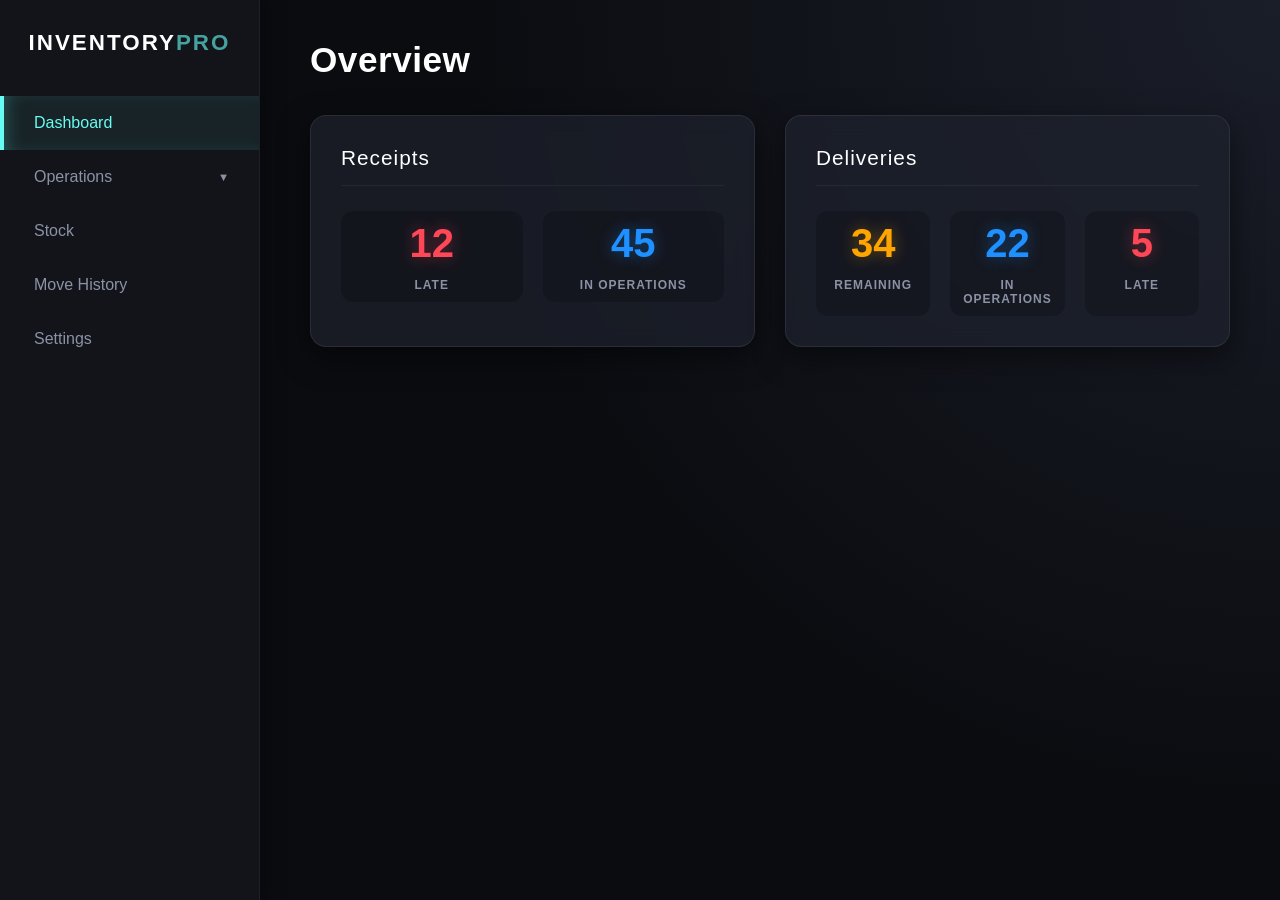
==== frontend/index.html @ 8bd56375 "dashboard,operations" ====
<!DOCTYPE html>
<html lang="en">
<head>
    <meta charset="UTF-8">
    <meta name="viewport" content="width=device-width, initial-scale=1.0">
    <title>Dark Inventory Dashboard</title>
    <link rel="stylesheet" href="css/style.css">
</head>
<body>
    <div class="dashboard-container">
        <aside class="sidebar">
            <div class="logo">INVENTORY<span class="logo-accent">PRO</span></div>
            <nav class="nav-menu">
                <a href="#" class="nav-item active">Dashboard</a>
                
                <div class="nav-item-group">
                    <div class="nav-item" id="operations-toggle">
                        Operations <span class="arrow">▼</span>
                    </div>
                    <div class="sub-menu" id="operations-submenu">
                        <a href="receipts.html" class="sub-nav-item">Receipts</a>
                        <a href="delivery.html" class="sub-nav-item">Delivery</a>
                        <a href="adjustment.html" class="sub-nav-item">Adjustment</a>
                    </div>
                </div>

                <a href="stock.html" class="nav-item">Stock</a>
                <a href="move-history.html" class="nav-item">Move History</a>
                <a href="settings.html" class="nav-item">Settings</a>
            </nav>
        </aside>

        <main class="main-content">
            <header class="top-header">
                <h1>Overview</h1>
            </header>

            <div class="widgets-container">
                <div class="widget card clickable-card" onclick="window.location.href='receipts.html'">
                <h2>Receipts</h2>
                <div class="stats-grid">
                    <div class="stat-item">
                        <span class="stat-value neon-red">12</span>
                        <span class="stat-label">Late</span>
                    </div>

                    <div class="stat-item">
                        <span class="stat-value neon-blue">45</span>
                        <span class="stat-label">In Operations</span>
                    </div>
                    <!-- <div class="stat-item">
                        <span class="stat-value neon-green">8</span>
                        <span class="stat-label">In Transit</span>
                    </div> -->
                </div>
            </div>

                <div class="widget card clickable-card" onclick="window.location.href='delivery.html'">
                    <h2>Deliveries</h2>
                    <div class="stats-grid">
                        <div class="stat-item">
                            <span class="stat-value neon-orange">34</span>
                            <span class="stat-label">Remaining</span>
                        </div>
                        <div class="stat-item">
                            <span class="stat-value neon-blue">22</span>
                            <span class="stat-label">In Operations</span>
                        </div>
                        <div class="stat-item">
                            <span class="stat-value neon-red">5</span>
                            <span class="stat-label">Late</span>
                        </div>
                    </div>
                </div>
            </div>
        </main>
    </div>

    <script>
        document.getElementById('operations-toggle').addEventListener('click', function() {
            const submenu = document.getElementById('operations-submenu');
            const arrow = this.querySelector('.arrow');
            
            // Toggle the visibility class
            submenu.classList.toggle('show');
            
            // Rotate the arrow indicator
            if (submenu.classList.contains('show')) {
                arrow.style.transform = 'rotate(180deg)';
            } else {
                arrow.style.transform = 'rotate(0deg)';
            }
        });
    </script>
</body>
</html>
---- frontend/css/style.css ----
/* Base Reset */
* {
    margin: 0;
    padding: 0;
    box-sizing: border-box;
    font-family: 'Segoe UI', Tahoma, Geneva, Verdana, sans-serif;
}

body {
    background-color: #0b0c10; /* Deep dark background */
    color: #c5c6c7;
}

.dashboard-container {
    display: flex;
    min-height: 100vh;
}

/* Sidebar Styling */
.sidebar {
    width: 260px;
    background-color: #12141a;
    border-right: 1px solid rgba(255, 255, 255, 0.05);
    display: flex;
    flex-direction: column;
    box-shadow: 4px 0 20px rgba(0, 0, 0, 0.4);
    z-index: 10;
}

.logo {
    font-size: 1.4rem;
    font-weight: 800;
    padding: 30px 20px;
    text-align: center;
    color: #ffffff;
    letter-spacing: 2px;
}

.logo-accent {
    color: #45a29e; /* Cyan accent */
}

.nav-menu {
    display: flex;
    flex-direction: column;
    padding: 10px 0;
}

.nav-item {
    color: #8b92a5;
    text-decoration: none;
    padding: 18px 30px;
    font-size: 1rem;
    font-weight: 500;
    transition: all 0.3s ease;
    border-left: 4px solid transparent;
}

.nav-item:hover {
    background-color: rgba(255, 255, 255, 0.03);
    color: #ffffff;
}

.nav-item.active {
    background-color: rgba(69, 162, 158, 0.1);
    color: #66fcf1;
    border-left: 4px solid #66fcf1;
    box-shadow: inset 10px 0 20px -10px rgba(102, 252, 241, 0.3);
}

/* Main Content Styling */
.main-content {
    flex: 1;
    padding: 40px 50px;
    display: flex;
    flex-direction: column;
    gap: 35px;
    background: radial-gradient(circle at top right, #1a1e29 0%, #0b0c10 60%);
}

.top-header h1 {
    font-size: 2.2rem;
    color: #ffffff;
    font-weight: 600;
    letter-spacing: 0.5px;
}

/* Dashboard Widgets / Cards */
.widgets-container {
    display: grid;
    grid-template-columns: repeat(auto-fit, minmax(350px, 1fr));
    gap: 30px;
}

.card {
    background: rgba(31, 35, 46, 0.7);
    backdrop-filter: blur(10px);
    border: 1px solid rgba(255, 255, 255, 0.08);
    border-radius: 16px;
    padding: 30px;
    box-shadow: 0 10px 30px rgba(0, 0, 0, 0.5);
    transition: transform 0.3s ease, box-shadow 0.3s ease, border-color 0.3s ease;
}

.card:hover {
    transform: translateY(-5px);
    box-shadow: 0 15px 40px rgba(0, 0, 0, 0.7);
    border-color: rgba(255, 255, 255, 0.15);
}

.card h2 {
    font-size: 1.3rem;
    color: #ffffff;
    margin-bottom: 25px;
    padding-bottom: 15px;
    border-bottom: 1px solid rgba(255, 255, 255, 0.05);
    font-weight: 500;
    letter-spacing: 1px;
}

.stats-grid {
    display: grid;
    grid-template-columns: repeat(3, 1fr);
    gap: 20px;
    text-align: center;
}

.stat-item {
    display: flex;
    flex-direction: column;
    gap: 12px;
    padding: 10px;
    background: rgba(0, 0, 0, 0.2);
    border-radius: 12px;
}

.stat-value {
    font-size: 2.5rem;
    font-weight: 800;
}

.stat-label {
    font-size: 0.75rem;
    color: #8b92a5;
    text-transform: uppercase;
    font-weight: 600;
    letter-spacing: 1px;
}

/* Neon Glow Color Classes */
.neon-red { 
    color: #ff4757; 
    text-shadow: 0 0 15px rgba(255, 71, 87, 0.4);
}
.neon-blue { 
    color: #1e90ff; 
    text-shadow: 0 0 15px rgba(30, 144, 255, 0.4);
}
.neon-green { 
    color: #2ed573; 
    text-shadow: 0 0 15px rgba(46, 213, 115, 0.4);
}
.neon-orange { 
    color: #ffa502; 
    text-shadow: 0 0 15px rgba(255, 165, 2, 0.4);
}
/* --- NEW ADDITIONS FOR SUBMENU & CLICKABLE CARDS --- */

/* Submenu Styling */
.nav-item-group {
    display: flex;
    flex-direction: column;
}

#operations-toggle {
    cursor: pointer;
    display: flex;
    justify-content: space-between;
    align-items: center;
}

.arrow {
    font-size: 0.7rem;
    transition: transform 0.3s ease;
}

.sub-menu {
    display: none; /* Hidden by default */
    flex-direction: column;
    background-color: rgba(0, 0, 0, 0.25);
    border-left: 2px solid #1a1e29;
}

.sub-menu.show {
    display: flex; /* Shown when JavaScript adds the 'show' class */
}

.sub-nav-item {
    color: #6c7587;
    text-decoration: none;
    padding: 14px 30px 14px 50px; /* Indented further right */
    font-size: 0.9rem;
    font-weight: 500;
    transition: all 0.2s ease;
}

.sub-nav-item:hover {
    color: #ffffff;
    background-color: rgba(255, 255, 255, 0.03);
    border-left: 2px solid #45a29e;
    margin-left: -2px; /* Offsets the border so text doesn't shift */
}

/* Clickable Cards */
.clickable-card {
    cursor: pointer;
}

/* Slight scale effect to emphasize clickability on top of existing hover */
.clickable-card:active {
    transform: translateY(-2px) scale(0.98);
}
.stats-grid {
    display: flex;
    justify-content: space-between;
    gap: 20px;
    text-align: center;
}

.stat-item {
    flex: 1; /* This forces the items to take up equal width perfectly */
    display: flex;
    flex-direction: column;
    gap: 12px;
    padding: 10px;
    background: rgba(0, 0, 0, 0.2);
    border-radius: 12px;
}
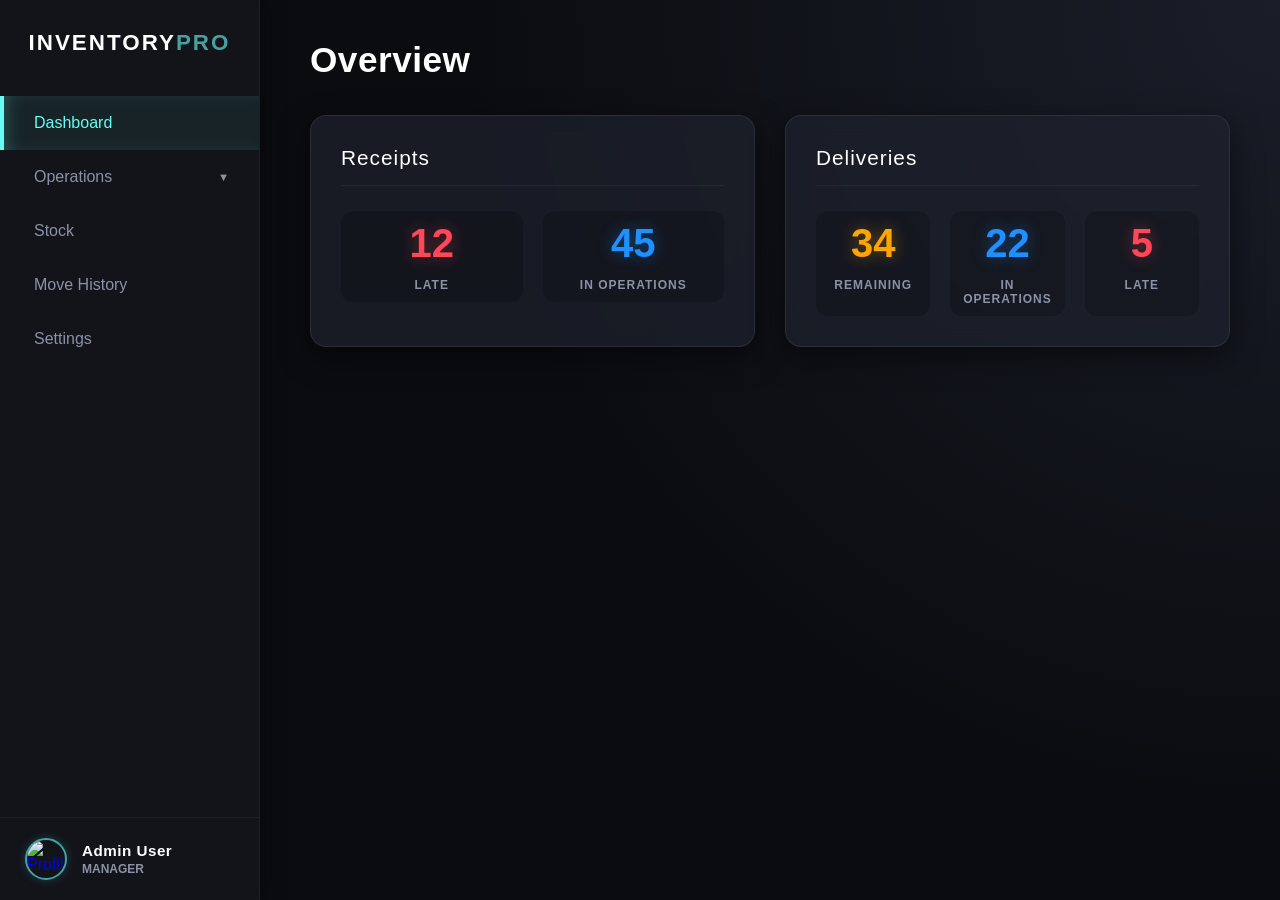
==== commit 419e3a49: "user added left corner" ====
--- a/frontend/index.html
+++ b/frontend/index.html
@@ -28,6 +28,13 @@
                 <a href="move-history.html" class="nav-item">Move History</a>
                 <a href="settings.html" class="nav-item">Settings</a>
             </nav>
+            <a href="profile.html" class="user-profile">
+                <img src="https://ui-avatars.com/api/?name=Admin+User&background=45a29e&color=fff" alt="Profile Picture" class="profile-pic">
+                <div class="profile-info">
+                    <span class="profile-name">Admin User</span>
+                    <span class="profile-role">Manager</span>
+                </div>
+            </a>
         </aside>
 
         <main class="main-content">
@@ -40,12 +47,12 @@
                 <h2>Receipts</h2>
                 <div class="stats-grid">
                     <div class="stat-item">
-                        <span class="stat-value neon-red">12</span>
+                        <span id="receipts-late" class="stat-value neon-red">12</span>
                         <span class="stat-label">Late</span>
                     </div>
 
                     <div class="stat-item">
-                        <span class="stat-value neon-blue">45</span>
+                        <span id="receipts-ops" class="stat-value neon-blue">45</span>
                         <span class="stat-label">In Operations</span>
                     </div>
                     <!-- <div class="stat-item">
@@ -59,15 +66,15 @@
                     <h2>Deliveries</h2>
                     <div class="stats-grid">
                         <div class="stat-item">
-                            <span class="stat-value neon-orange">34</span>
+                            <span id="deliveries-rem" class="stat-value neon-orange">34</span>
                             <span class="stat-label">Remaining</span>
                         </div>
                         <div class="stat-item">
-                            <span class="stat-value neon-blue">22</span>
+                            <span id="deliveries-ops" class="stat-value neon-blue">22</span>
                             <span class="stat-label">In Operations</span>
                         </div>
                         <div class="stat-item">
-                            <span class="stat-value neon-red">5</span>
+                            <span id="deliveries-late" class="stat-value neon-red">5</span>
                             <span class="stat-label">Late</span>
                         </div>
                     </div>
@@ -92,5 +99,6 @@
             }
         });
     </script>
+    <script src="js/api.js"></script>
 </body>
 </html>
--- a/frontend/css/style.css
+++ b/frontend/css/style.css
@@ -235,4 +235,402 @@
     padding: 10px;
     background: rgba(0, 0, 0, 0.2);
     border-radius: 12px;
+}
+/* --- RECEIPTS PAGE & TABLE STYLES --- */
+
+.page-header {
+    display: flex;
+    justify-content: space-between;
+    align-items: center;
+}
+
+.table-container {
+    overflow-x: auto;
+    padding: 20px 0; /* Removing side padding for flush table edges */
+}
+
+.data-table {
+    width: 100%;
+    border-collapse: collapse;
+    text-align: left;
+}
+
+.data-table th, .data-table td {
+    padding: 16px 24px;
+    border-bottom: 1px solid rgba(255, 255, 255, 0.05);
+}
+
+.data-table th {
+    color: #8b92a5;
+    font-weight: 600;
+    text-transform: uppercase;
+    font-size: 0.8rem;
+    letter-spacing: 1px;
+}
+
+.data-table tbody tr {
+    transition: background-color 0.2s ease;
+}
+
+.data-table tbody tr:hover {
+    background-color: rgba(255, 255, 255, 0.03);
+}
+
+.data-table td {
+    color: #c5c6c7;
+    font-size: 0.95rem;
+}
+
+/* Status Badges */
+.status-badge {
+    padding: 6px 12px;
+    border-radius: 20px;
+    font-size: 0.8rem;
+    font-weight: 600;
+}
+
+.status-ready {
+    background-color: rgba(46, 213, 115, 0.15);
+    color: #2ed573;
+    border: 1px solid rgba(46, 213, 115, 0.3);
+}
+
+.status-late {
+    background-color: rgba(255, 71, 87, 0.15);
+    color: #ff4757;
+    border: 1px solid rgba(255, 71, 87, 0.3);
+}
+
+/* Submenu active state highlight */
+.sub-nav-item.active-sub {
+    color: #ffffff;
+    border-left: 2px solid #45a29e;
+    background-color: rgba(255, 255, 255, 0.03);
+    margin-left: -2px;
+}
+
+/* --- BUTTONS --- */
+.btn {
+    padding: 10px 20px;
+    border-radius: 8px;
+    font-size: 0.9rem;
+    font-weight: 600;
+    cursor: pointer;
+    border: none;
+    transition: all 0.2s ease;
+}
+
+.btn-primary {
+    background-color: #45a29e;
+    color: #0b0c10;
+    box-shadow: 0 0 10px rgba(69, 162, 158, 0.4);
+}
+
+.btn-primary:hover {
+    background-color: #66fcf1;
+    box-shadow: 0 0 15px rgba(102, 252, 241, 0.6);
+}
+
+.btn-secondary {
+    background-color: rgba(255, 255, 255, 0.1);
+    color: #ffffff;
+}
+
+.btn-secondary:hover {
+    background-color: rgba(255, 255, 255, 0.2);
+}
+
+.btn-text {
+    background: transparent;
+    color: #8b92a5;
+}
+
+.btn-text:hover {
+    color: #ffffff;
+}
+
+.btn-icon {
+    background: transparent;
+    border: none;
+    cursor: pointer;
+    font-size: 1.2rem;
+    opacity: 0.7;
+    transition: opacity 0.2s;
+}
+
+.btn-icon:hover:not(:disabled) {
+    opacity: 1;
+}
+
+.btn-icon:disabled {
+    cursor: not-allowed;
+    opacity: 0.3;
+}
+
+/* --- MODAL (POPUP) STYLES --- */
+.modal-overlay {
+    position: fixed;
+    top: 0;
+    left: 0;
+    width: 100vw;
+    height: 100vh;
+    background-color: rgba(11, 12, 16, 0.8);
+    backdrop-filter: blur(5px);
+    display: flex;
+    justify-content: center;
+    align-items: center;
+    z-index: 100;
+    opacity: 0;
+    pointer-events: none;
+    transition: opacity 0.3s ease;
+}
+
+.modal-overlay.active {
+    opacity: 1;
+    pointer-events: auto;
+}
+
+.modal-content {
+    width: 100%;
+    max-width: 700px;
+    max-height: 90vh;
+    overflow-y: auto;
+    transform: translateY(-20px);
+    transition: transform 0.3s ease;
+}
+
+.modal-overlay.active .modal-content {
+    transform: translateY(0);
+}
+
+.modal-header {
+    display: flex;
+    justify-content: space-between;
+    align-items: center;
+    margin-bottom: 25px;
+    padding-bottom: 15px;
+    border-bottom: 1px solid rgba(255, 255, 255, 0.1);
+}
+
+.close-btn {
+    background: transparent;
+    border: none;
+    color: #8b92a5;
+    font-size: 1.5rem;
+    cursor: pointer;
+}
+
+.close-btn:hover {
+    color: #ff4757;
+}
+
+/* Form Styles */
+.form-grid {
+    display: grid;
+    grid-template-columns: repeat(auto-fit, minmax(200px, 1fr));
+    gap: 20px;
+    margin-bottom: 30px;
+}
+
+.form-group {
+    display: flex;
+    flex-direction: column;
+    gap: 8px;
+}
+
+.form-group label {
+    font-size: 0.85rem;
+    color: #8b92a5;
+    font-weight: 600;
+}
+
+input[type="text"], 
+input[type="date"], 
+input[type="number"] {
+    width: 100%;
+    padding: 12px 15px;
+    border-radius: 8px;
+    border: 1px solid rgba(255, 255, 255, 0.1);
+    background-color: rgba(0, 0, 0, 0.3);
+    color: #ffffff;
+    font-size: 0.95rem;
+    transition: border-color 0.2s;
+}
+
+input:focus {
+    outline: none;
+    border-color: #45a29e;
+}
+
+.input-readonly {
+    background-color: rgba(255, 255, 255, 0.02) !important;
+    color: #66fcf1 !important;
+    cursor: not-allowed;
+}
+
+/* Products Table in Modal */
+.products-section h3 {
+    font-size: 1.1rem;
+    margin-bottom: 15px;
+    color: #ffffff;
+}
+
+.nested-table {
+    margin-bottom: 15px;
+}
+
+.nested-table th, .nested-table td {
+    padding: 10px;
+}
+
+.modal-footer {
+    display: flex;
+    justify-content: flex-end;
+    gap: 15px;
+    margin-top: 30px;
+    padding-top: 20px;
+    border-top: 1px solid rgba(255, 255, 255, 0.1);
+}
+/* --- PRINT STYLES --- */
+@media print {
+    /* Hide everything in the body by default */
+    body * {
+        visibility: hidden;
+    }
+    
+    /* Make only the modal content visible */
+    #receiptModal, #receiptModal * {
+        visibility: visible;
+    }
+    
+    /* Position the modal at the top left of the printed page */
+    #receiptModal {
+        position: absolute;
+        left: 0;
+        top: 0;
+        width: 100%;
+        background: transparent;
+    }
+
+    .modal-content {
+        box-shadow: none;
+        border: none;
+        color: #000; /* Change text to black for better printing */
+    }
+
+    /* Hide elements we don't want on the printed paper */
+    .no-print, .close-btn {
+        display: none !important;
+    }
+
+    /* Make input fields look like normal text on paper */
+    input[type="text"], 
+    input[type="date"], 
+    input[type="number"] {
+        border: none;
+        background: transparent;
+        color: #000;
+        padding: 0;
+    }
+}
+/* --- DROPDOWN & STAGE COLORS --- */
+select {
+    width: 100%;
+    padding: 12px 15px;
+    border-radius: 8px;
+    border: 1px solid rgba(255, 255, 255, 0.1);
+    color: #ffffff;
+    font-size: 0.95rem;
+    cursor: pointer;
+    outline: none;
+    transition: all 0.3s ease;
+}
+
+/* Fix option background colors for dark mode */
+select option {
+    background-color: #1a1e29;
+    color: #ffffff;
+}
+
+/* Dynamic Background colors for the Dropdown */
+.bg-ready { 
+    background-color: rgba(46, 213, 115, 0.15); 
+    border-color: #2ed573; 
+}
+.bg-draft { 
+    background-color: rgba(255, 165, 2, 0.15); 
+    border-color: #ffa502; 
+}
+.bg-waiting { 
+    background-color: rgba(255, 71, 87, 0.15); 
+    border-color: #ff4757; 
+}
+
+/* Table Badges for the new statuses */
+.status-draft {
+    background-color: rgba(255, 165, 2, 0.15);
+    color: #ffa502;
+    border: 1px solid rgba(255, 165, 2, 0.3);
+}
+
+.status-waiting {
+    background-color: rgba(255, 71, 87, 0.15);
+    color: #ff4757;
+    border: 1px solid rgba(255, 71, 87, 0.3);
+}
+
+/* Ensure the select element prints properly */
+@media print {
+    select {
+        border: none;
+        background: transparent !important;
+        color: #000;
+        padding: 0;
+        appearance: none; /* removes the dropdown arrow when printing */
+    }
+}
+
+/* --- USER PROFILE (SIDEBAR BOTTOM) --- */
+.user-profile {
+    margin-top: auto; /* This magically pushes the profile block to the very bottom of the sidebar */
+    display: flex;
+    align-items: center;
+    gap: 15px;
+    padding: 20px 25px;
+    text-decoration: none;
+    border-top: 1px solid rgba(255, 255, 255, 0.05);
+    transition: background-color 0.3s ease;
+}
+
+.user-profile:hover {
+    background-color: rgba(255, 255, 255, 0.03);
+}
+
+.profile-pic {
+    width: 42px;
+    height: 42px;
+    border-radius: 50%;
+    object-fit: cover;
+    border: 2px solid #45a29e; /* Matches the cyan accent theme */
+    box-shadow: 0 0 10px rgba(69, 162, 158, 0.3);
+}
+
+.profile-info {
+    display: flex;
+    flex-direction: column;
+    gap: 3px;
+}
+
+.profile-name {
+    color: #ffffff;
+    font-size: 0.95rem;
+    font-weight: 600;
+    letter-spacing: 0.5px;
+}
+
+.profile-role {
+    color: #8b92a5;
+    font-size: 0.75rem;
+    text-transform: uppercase;
+    font-weight: 600;
 }
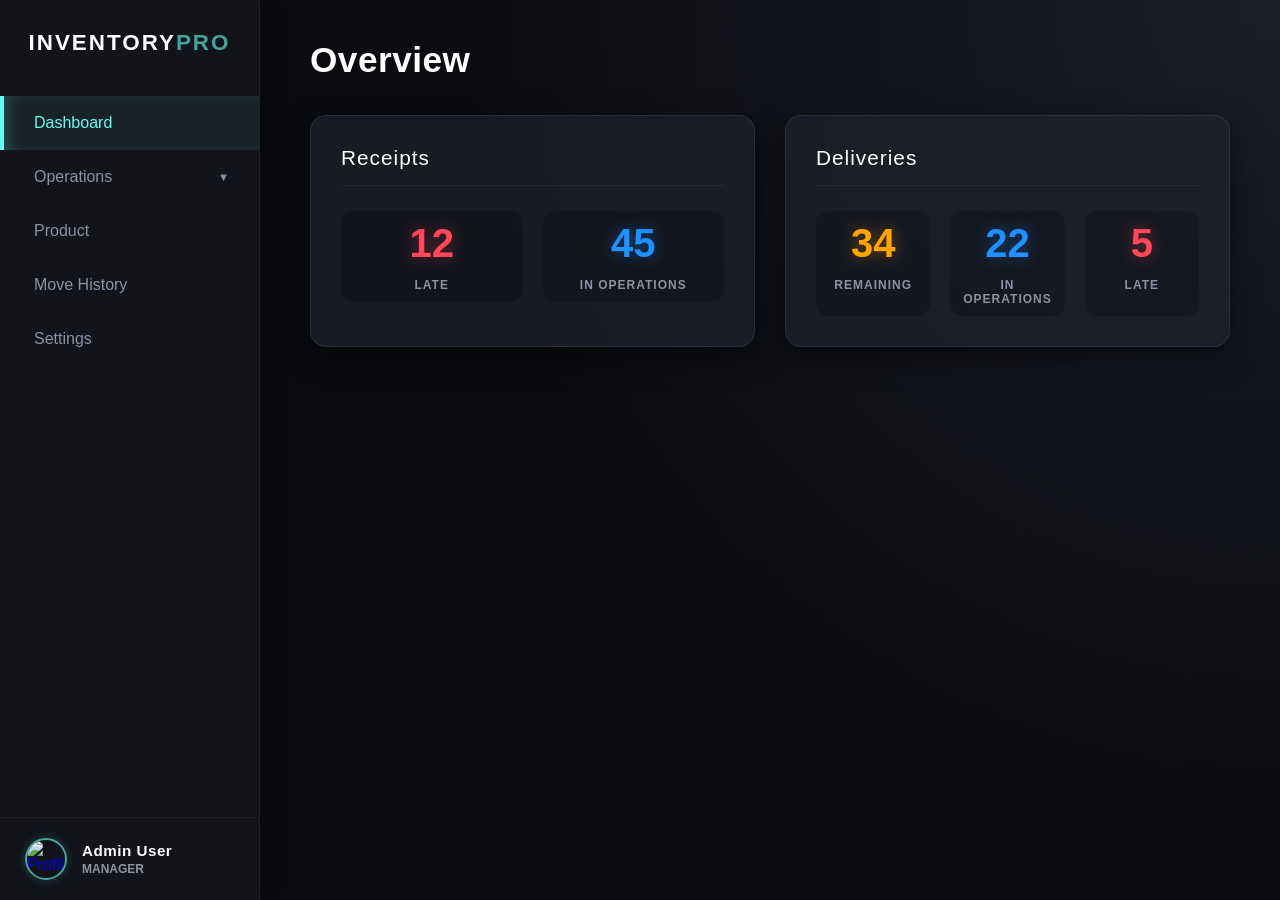
==== commit 1a7c6f45: "Product done receipt page modified scroll bar done" ====
--- a/frontend/index.html
+++ b/frontend/index.html
@@ -24,7 +24,7 @@
                     </div>
                 </div>
 
-                <a href="stock.html" class="nav-item">Stock</a>
+                <a href="product.html" class="nav-item">Product</a>
                 <a href="move-history.html" class="nav-item">Move History</a>
                 <a href="settings.html" class="nav-item">Settings</a>
             </nav>
--- a/frontend/css/style.css
+++ b/frontend/css/style.css
@@ -9,6 +9,34 @@
 body {
     background-color: #0b0c10; /* Deep dark background */
     color: #c5c6c7;
+    /* --- CUSTOM SCROLLBARS --- */
+    /* For WebKit Browsers (Chrome, Edge, Safari) */
+    ::-webkit-scrollbar {
+        width: 10px;  /* Width of vertical scrollbar */
+        height: 10px; /* Height of horizontal scrollbar (like in your tables) */
+    }
+
+    ::-webkit-scrollbar-track {
+        background: #0b0c10; /* Matches your deep dark background */
+        border-radius: 8px;
+    }
+
+    ::-webkit-scrollbar-thumb {
+        background: rgba(255, 255, 255, 0.15); /* Subtle transparent white */
+        border-radius: 8px;
+        border: 2px solid #0b0c10; /* Creates a nice padding effect around the thumb */
+        transition: background 0.3s ease;
+    }
+
+    ::-webkit-scrollbar-thumb:hover {
+        background: #45a29e; /* Your cyan accent color when hovered */
+    }
+
+    /* For Firefox */
+    * {
+        scrollbar-width: thin;
+        scrollbar-color: rgba(255, 255, 255, 0.15) #0b0c10;
+    }
 }
 
 .dashboard-container {
@@ -534,11 +562,13 @@
     }
 }
 /* --- DROPDOWN & STAGE COLORS --- */
+/* --- DROPDOWN & STAGE COLORS --- */
 select {
     width: 100%;
     padding: 12px 15px;
     border-radius: 8px;
     border: 1px solid rgba(255, 255, 255, 0.1);
+    background-color: rgba(0, 0, 0, 0.3); /* THIS IS THE FIX: Adds a dark background */
     color: #ffffff;
     font-size: 0.95rem;
     cursor: pointer;
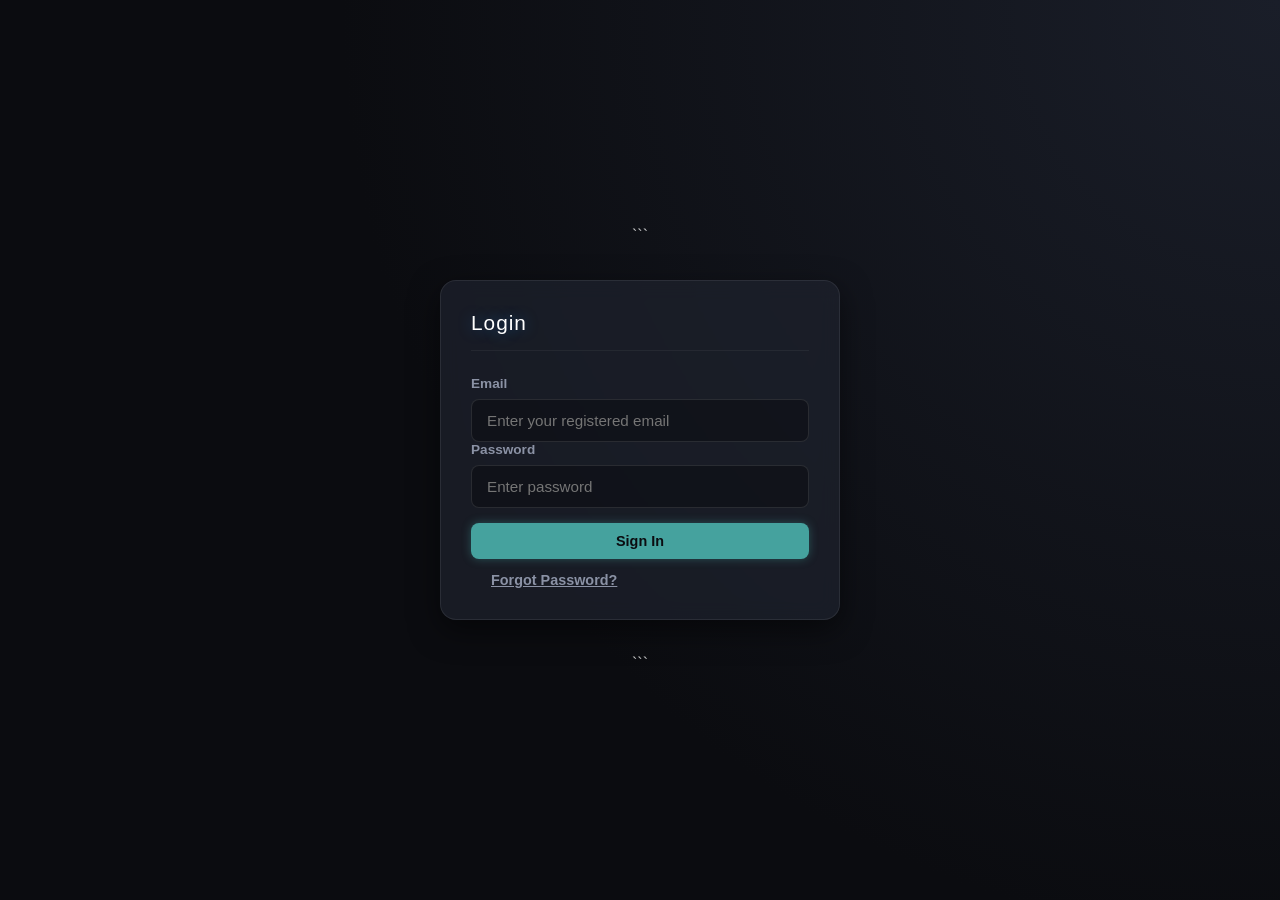
==== commit 2f73fd86: "ALL CHANGES ARE DONE" ====
--- a/frontend/index.html
+++ b/frontend/index.html
@@ -99,6 +99,7 @@
             }
         });
     </script>
+    <script src="js/auth.js"></script>
     <script src="js/api.js"></script>
 </body>
 </html>
--- a/frontend/css/style.css
+++ b/frontend/css/style.css
@@ -474,7 +474,8 @@
 
 input[type="text"], 
 input[type="date"], 
-input[type="number"] {
+input[type="number"],
+input[type="password"] {
     width: 100%;
     padding: 12px 15px;
     border-radius: 8px;
@@ -663,4 +664,47 @@
     font-size: 0.75rem;
     text-transform: uppercase;
     font-weight: 600;
+}
+/* --- ADJUSTMENT PAGE SPECIFIC --- */
+.row-checkbox {
+    width: 18px;
+    height: 18px;
+    cursor: pointer;
+    accent-color: #45a29e; /* Makes the tick mark match your cyan theme */
+}
+
+.inline-input {
+    width: 80px !important;
+    padding: 6px 10px !important;
+    background-color: rgba(0, 0, 0, 0.3);
+    border: 1px solid rgba(255, 255, 255, 0.1);
+    border-radius: 6px;
+    color: #ffffff;
+    font-size: 0.9rem;
+    transition: all 0.2s ease;
+}
+
+.inline-input:focus {
+    border-color: #45a29e;
+    outline: none;
+}
+
+.inline-input:disabled {
+    opacity: 0.3;
+    cursor: not-allowed;
+    background-color: transparent;
+    border-color: transparent;
+}
+/* --- DANGER BUTTON (For Settings Delete Actions) --- */
+.btn-danger {
+    background-color: rgba(255, 71, 87, 0.15);
+    color: #ff4757;
+    border: 1px solid rgba(255, 71, 87, 0.4);
+    box-shadow: 0 0 10px rgba(255, 71, 87, 0.2);
+}
+
+.btn-danger:hover {
+    background-color: #ff4757;
+    color: #ffffff;
+    box-shadow: 0 0 15px rgba(255, 71, 87, 0.5);
 }
